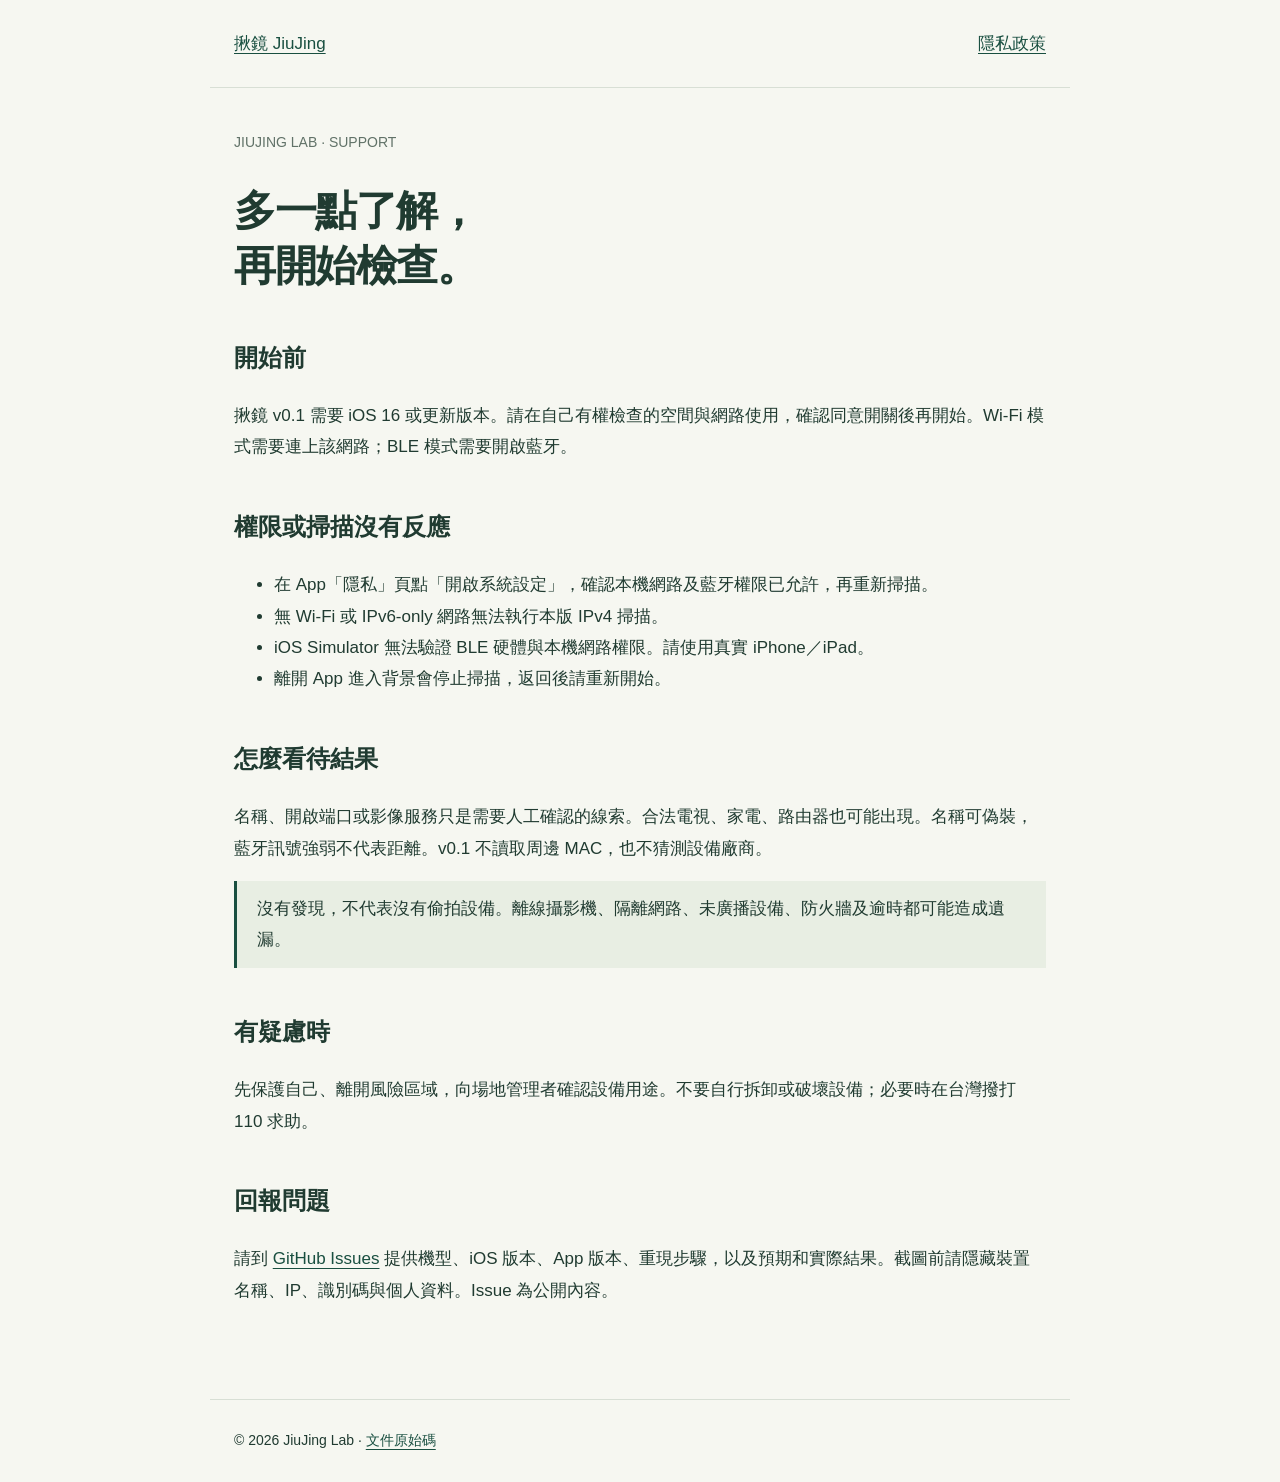
==== support/index.html @ 6421168e "docs(release): publish privacy and TestFlight documentation" ====
<!doctype html><html lang="zh-Hant"><head><meta charset="utf-8"><meta name="viewport" content="width=device-width,initial-scale=1"><title>使用支援｜揪鏡 JiuJing</title><meta name="description" content="揪鏡 v0.1 使用方式、權限疑難排解及問題回報。"><link rel="stylesheet" href="../style.css"></head><body><header><a href="https://jiujinglab.github.io/website/">揪鏡 JiuJing</a><a href="../privacy/">隱私政策</a></header><main><p class="meta">JIUJING LAB · SUPPORT</p><h1>多一點了解，<br>再開始檢查。</h1><h2>開始前</h2><p>揪鏡 v0.1 需要 iOS 16 或更新版本。請在自己有權檢查的空間與網路使用，確認同意開關後再開始。Wi-Fi 模式需要連上該網路；BLE 模式需要開啟藍牙。</p><h2>權限或掃描沒有反應</h2><ul><li>在 App「隱私」頁點「開啟系統設定」，確認本機網路及藍牙權限已允許，再重新掃描。</li><li>無 Wi-Fi 或 IPv6-only 網路無法執行本版 IPv4 掃描。</li><li>iOS Simulator 無法驗證 BLE 硬體與本機網路權限。請使用真實 iPhone／iPad。</li><li>離開 App 進入背景會停止掃描，返回後請重新開始。</li></ul><h2>怎麼看待結果</h2><p>名稱、開啟端口或影像服務只是需要人工確認的線索。合法電視、家電、路由器也可能出現。名稱可偽裝，藍牙訊號強弱不代表距離。v0.1 不讀取周邊 MAC，也不猜測設備廠商。</p><div class="note">沒有發現，不代表沒有偷拍設備。離線攝影機、隔離網路、未廣播設備、防火牆及逾時都可能造成遺漏。</div><h2>有疑慮時</h2><p>先保護自己、離開風險區域，向場地管理者確認設備用途。不要自行拆卸或破壞設備；必要時在台灣撥打 110 求助。</p><h2>回報問題</h2><p>請到 <a href="https://github.com/JiuJingLab/ios/issues/new">GitHub Issues</a> 提供機型、iOS 版本、App 版本、重現步驟，以及預期和實際結果。截圖前請隱藏裝置名稱、IP、識別碼與個人資料。Issue 為公開內容。</p></main><footer>© 2026 JiuJing Lab · <a href="https://github.com/JiuJingLab/docs">文件原始碼</a></footer></body></html>
---- style.css ----
:root{color-scheme:light;--green:#194f40;--paper:#f6f7f1}*{box-sizing:border-box}body{margin:0;background:var(--paper);color:#203b31;font:17px/1.85 -apple-system,BlinkMacSystemFont,'Noto Sans TC',sans-serif}header,main,footer{max-width:860px;margin:auto;padding:28px 24px}header{display:flex;justify-content:space-between;gap:16px;border-bottom:1px solid #d8dfd5}a{color:var(--green);text-underline-offset:4px}h1{font-size:42px;letter-spacing:-1.5px;line-height:1.3}h2{font-size:24px;margin-top:42px}.meta{font-size:14px;color:#617268}.note{border-left:3px solid var(--green);padding:12px 20px;background:#e8eee3}table{width:100%;border-collapse:collapse}th,td{text-align:left;padding:12px;border-bottom:1px solid #d8dfd5;vertical-align:top}footer{margin-top:48px;border-top:1px solid #d8dfd5;font-size:14px}a:focus-visible{outline:3px solid #bd9854;outline-offset:5px}@media(max-width:600px){h1{font-size:34px}table,tbody,tr,td,th{display:block}thead{display:none}td{padding:8px 0}}
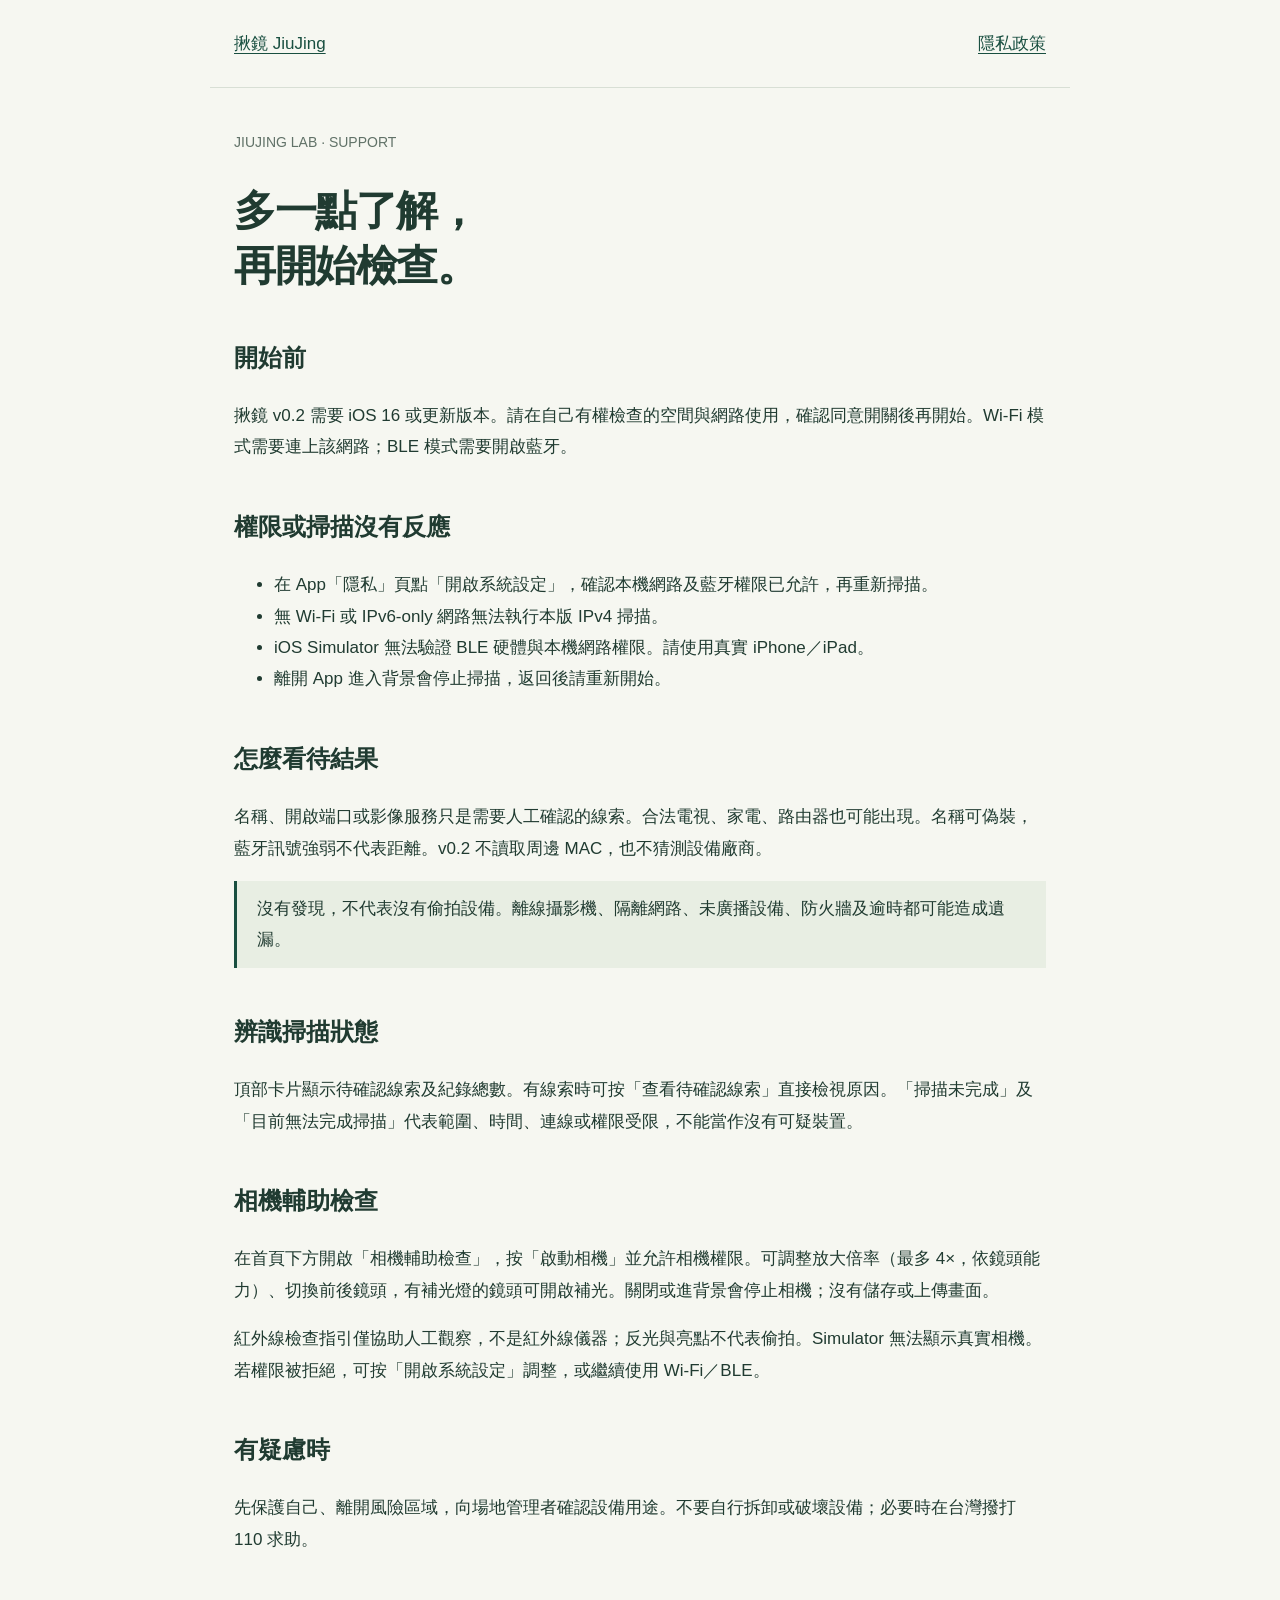
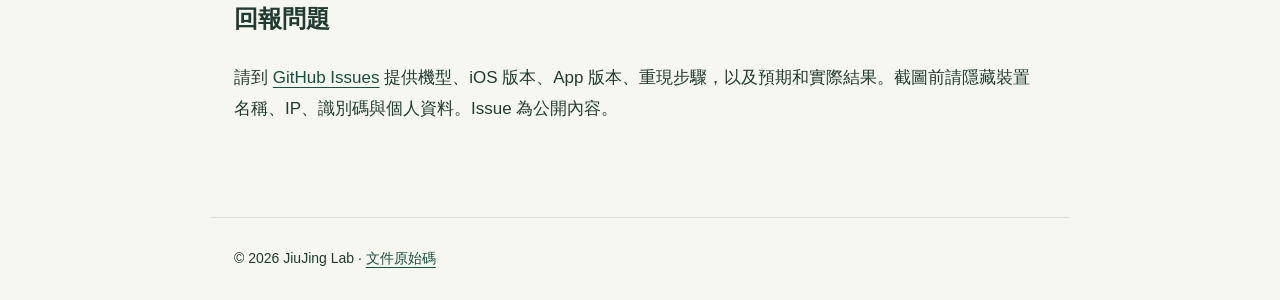
==== commit 09768408: "docs(release): document v0.2 camera assistance and scan results" ====
--- a/support/index.html
+++ b/support/index.html
@@ -1 +1 @@
-<!doctype html><html lang="zh-Hant"><head><meta charset="utf-8"><meta name="viewport" content="width=device-width,initial-scale=1"><title>使用支援｜揪鏡 JiuJing</title><meta name="description" content="揪鏡 v0.1 使用方式、權限疑難排解及問題回報。"><link rel="stylesheet" href="../style.css"></head><body><header><a href="https://jiujinglab.github.io/website/">揪鏡 JiuJing</a><a href="../privacy/">隱私政策</a></header><main><p class="meta">JIUJING LAB · SUPPORT</p><h1>多一點了解，<br>再開始檢查。</h1><h2>開始前</h2><p>揪鏡 v0.1 需要 iOS 16 或更新版本。請在自己有權檢查的空間與網路使用，確認同意開關後再開始。Wi-Fi 模式需要連上該網路；BLE 模式需要開啟藍牙。</p><h2>權限或掃描沒有反應</h2><ul><li>在 App「隱私」頁點「開啟系統設定」，確認本機網路及藍牙權限已允許，再重新掃描。</li><li>無 Wi-Fi 或 IPv6-only 網路無法執行本版 IPv4 掃描。</li><li>iOS Simulator 無法驗證 BLE 硬體與本機網路權限。請使用真實 iPhone／iPad。</li><li>離開 App 進入背景會停止掃描，返回後請重新開始。</li></ul><h2>怎麼看待結果</h2><p>名稱、開啟端口或影像服務只是需要人工確認的線索。合法電視、家電、路由器也可能出現。名稱可偽裝，藍牙訊號強弱不代表距離。v0.1 不讀取周邊 MAC，也不猜測設備廠商。</p><div class="note">沒有發現，不代表沒有偷拍設備。離線攝影機、隔離網路、未廣播設備、防火牆及逾時都可能造成遺漏。</div><h2>有疑慮時</h2><p>先保護自己、離開風險區域，向場地管理者確認設備用途。不要自行拆卸或破壞設備；必要時在台灣撥打 110 求助。</p><h2>回報問題</h2><p>請到 <a href="https://github.com/JiuJingLab/ios/issues/new">GitHub Issues</a> 提供機型、iOS 版本、App 版本、重現步驟，以及預期和實際結果。截圖前請隱藏裝置名稱、IP、識別碼與個人資料。Issue 為公開內容。</p></main><footer>© 2026 JiuJing Lab · <a href="https://github.com/JiuJingLab/docs">文件原始碼</a></footer></body></html>
+<!doctype html><html lang="zh-Hant"><head><meta charset="utf-8"><meta name="viewport" content="width=device-width,initial-scale=1"><title>使用支援｜揪鏡 JiuJing</title><meta name="description" content="揪鏡 v0.2 使用方式、權限疑難排解及問題回報。"><link rel="stylesheet" href="../style.css"></head><body><header><a href="https://jiujinglab.github.io/website/">揪鏡 JiuJing</a><a href="../privacy/">隱私政策</a></header><main><p class="meta">JIUJING LAB · SUPPORT</p><h1>多一點了解，<br>再開始檢查。</h1><h2>開始前</h2><p>揪鏡 v0.2 需要 iOS 16 或更新版本。請在自己有權檢查的空間與網路使用，確認同意開關後再開始。Wi-Fi 模式需要連上該網路；BLE 模式需要開啟藍牙。</p><h2>權限或掃描沒有反應</h2><ul><li>在 App「隱私」頁點「開啟系統設定」，確認本機網路及藍牙權限已允許，再重新掃描。</li><li>無 Wi-Fi 或 IPv6-only 網路無法執行本版 IPv4 掃描。</li><li>iOS Simulator 無法驗證 BLE 硬體與本機網路權限。請使用真實 iPhone／iPad。</li><li>離開 App 進入背景會停止掃描，返回後請重新開始。</li></ul><h2>怎麼看待結果</h2><p>名稱、開啟端口或影像服務只是需要人工確認的線索。合法電視、家電、路由器也可能出現。名稱可偽裝，藍牙訊號強弱不代表距離。v0.2 不讀取周邊 MAC，也不猜測設備廠商。</p><div class="note">沒有發現，不代表沒有偷拍設備。離線攝影機、隔離網路、未廣播設備、防火牆及逾時都可能造成遺漏。</div><h2>辨識掃描狀態</h2><p>頂部卡片顯示待確認線索及紀錄總數。有線索時可按「查看待確認線索」直接檢視原因。「掃描未完成」及「目前無法完成掃描」代表範圍、時間、連線或權限受限，不能當作沒有可疑裝置。</p><h2>相機輔助檢查</h2><p>在首頁下方開啟「相機輔助檢查」，按「啟動相機」並允許相機權限。可調整放大倍率（最多 4×，依鏡頭能力）、切換前後鏡頭，有補光燈的鏡頭可開啟補光。關閉或進背景會停止相機；沒有儲存或上傳畫面。</p><p>紅外線檢查指引僅協助人工觀察，不是紅外線儀器；反光與亮點不代表偷拍。Simulator 無法顯示真實相機。若權限被拒絕，可按「開啟系統設定」調整，或繼續使用 Wi-Fi／BLE。</p><h2>有疑慮時</h2><p>先保護自己、離開風險區域，向場地管理者確認設備用途。不要自行拆卸或破壞設備；必要時在台灣撥打 110 求助。</p><h2>回報問題</h2><p>請到 <a href="https://github.com/JiuJingLab/ios/issues/new">GitHub Issues</a> 提供機型、iOS 版本、App 版本、重現步驟，以及預期和實際結果。截圖前請隱藏裝置名稱、IP、識別碼與個人資料。Issue 為公開內容。</p></main><footer>© 2026 JiuJing Lab · <a href="https://github.com/JiuJingLab/docs">文件原始碼</a></footer></body></html>
